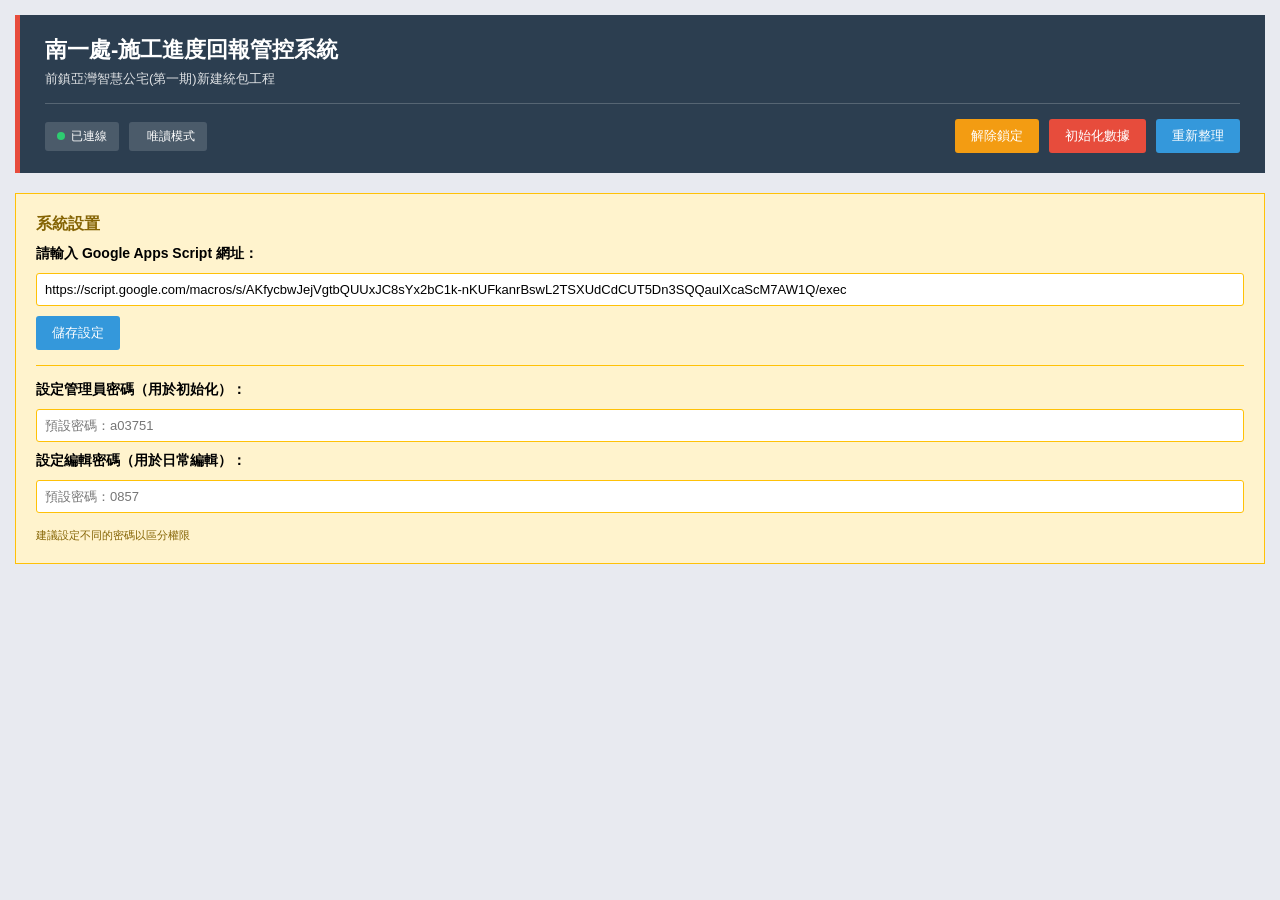
==== index.html @ 395f2e68 "Update index.html" ====
<!DOCTYPE html>
<html lang="zh-TW">
<head>
  <meta charset="UTF-8">
  <meta name="viewport" content="width=device-width, initial-scale=1.0">
  <title>永青營造-施工進度回報系統</title>
  <style>
    * {
      margin: 0;
      padding: 0;
      box-sizing: border-box;
    }

    body {
      font-family: 'Microsoft JhengHei', 'Segoe UI', Arial, sans-serif;
      background: #e8eaf0;
      padding: 15px;
      font-size: 14px;
    }

    .header {
      background: #2c3e50;
      color: white;
      padding: 20px 25px;
      margin-bottom: 20px;
      border-left: 5px solid #e74c3c;
    }

    .header h1 {
      font-size: 22px;
      margin-bottom: 5px;
      font-weight: 600;
    }

    .header p {
      opacity: 0.85;
      font-size: 13px;
    }

    .header-controls {
      display: flex;
      justify-content: space-between;
      align-items: center;
      flex-wrap: wrap;
      gap: 10px;
      margin-top: 15px;
      padding-top: 15px;
      border-top: 1px solid rgba(255,255,255,0.2);
    }

    .sync-status {
      background: rgba(255,255,255,0.15);
      padding: 6px 12px;
      border-radius: 3px;
      font-size: 12px;
      display: flex;
      align-items: center;
      gap: 6px;
    }

    .sync-indicator {
      width: 8px;
      height: 8px;
      border-radius: 50%;
      background: #2ecc71;
    }

    .lock-status {
      background: rgba(255,255,255,0.15);
      padding: 6px 12px;
      border-radius: 3px;
      font-size: 12px;
      display: flex;
      align-items: center;
      gap: 6px;
    }

    .lock-icon {
      font-size: 14px;
    }

    .btn {
      padding: 8px 16px;
      border: none;
      border-radius: 3px;
      font-size: 13px;
      cursor: pointer;
      transition: all 0.2s;
      font-weight: 500;
    }

    .btn-primary {
      background: #3498db;
      color: white;
    }

    .btn-primary:hover {
      background: #2980b9;
    }

    .btn-success {
      background: #27ae60;
      color: white;
    }

    .btn-success:hover {
      background: #229954;
    }

    .btn-warning {
      background: #f39c12;
      color: white;
    }

    .btn-warning:hover {
      background: #e67e22;
    }

    .btn-danger {
      background: #e74c3c;
      color: white;
    }

    .btn-danger:hover {
      background: #c0392b;
    }

    .building-tabs {
      display: grid;
      grid-template-columns: repeat(3, 1fr);
      gap: 10px;
      margin-bottom: 20px;
    }

    .building-tab {
      padding: 15px;
      background: white;
      border: 2px solid #ddd;
      border-radius: 3px;
      text-align: center;
      cursor: pointer;
      transition: all 0.2s;
      font-size: 16px;
      font-weight: 600;
    }

    .building-tab:hover {
      border-color: #3498db;
    }

    .building-tab.active {
      background: #34495e;
      color: white;
      border-color: #34495e;
    }

    .building-tab .progress-text {
      font-size: 20px;
      margin-top: 5px;
      font-weight: 700;
    }

    .controls {
      background: white;
      padding: 15px;
      margin-bottom: 20px;
      border-left: 3px solid #3498db;
      display: flex;
      gap: 15px;
      flex-wrap: wrap;
      align-items: center;
    }

    .controls label {
      font-weight: 600;
      color: #2c3e50;
      font-size: 13px;
    }

    .controls select, .controls input {
      padding: 6px 12px;
      border: 1px solid #ccc;
      border-radius: 3px;
      font-size: 13px;
      outline: none;
    }

    .controls select:focus, .controls input:focus {
      border-color: #3498db;
    }

    .stats-container {
      display: grid;
      grid-template-columns: repeat(auto-fit, minmax(180px, 1fr));
      gap: 15px;
      margin-bottom: 20px;
    }

    .stat-card {
      background: white;
      padding: 15px;
      border-left: 4px solid #3498db;
    }

    .stat-card h3 {
      color: #7f8c8d;
      font-size: 12px;
      margin-bottom: 8px;
      font-weight: 600;
      text-transform: uppercase;
    }

    .stat-card .number {
      font-size: 28px;
      font-weight: 700;
      color: #2c3e50;
    }

    .progress-bar {
      width: 100%;
      height: 6px;
      background: #ecf0f1;
      margin-top: 8px;
      overflow: hidden;
    }

    .progress-fill {
      height: 100%;
      background: #3498db;
      transition: width 0.3s;
    }

    .units-grid {
      display: grid;
      grid-template-columns: repeat(auto-fill, minmax(320px, 1fr));
      gap: 15px;
      margin-bottom: 30px;
    }

    .unit-card {
      background: white;
      padding: 15px;
      border-left: 4px solid #95a5a6;
      transition: all 0.2s;
    }

    .unit-card:hover {
      box-shadow: 0 2px 8px rgba(0,0,0,0.1);
    }

    .unit-header {
      display: flex;
      justify-content: space-between;
      align-items: center;
      margin-bottom: 12px;
      padding-bottom: 10px;
      border-bottom: 1px solid #ecf0f1;
    }

    .unit-title {
      font-size: 15px;
      font-weight: 600;
      color: #2c3e50;
    }

    .unit-progress {
      font-size: 18px;
      font-weight: 700;
      color: #3498db;
    }

    .checklist {
      list-style: none;
    }

    .checklist li {
      padding: 10px 0;
      border-bottom: 1px solid #f5f5f5;
    }

    .checklist li:last-child {
      border-bottom: none;
    }

    .item-row {
      display: flex;
      flex-direction: column;
      gap: 6px;
    }

    .item-name {
      font-weight: 500;
      color: #34495e;
      font-size: 13px;
    }

    .item-controls {
      display: flex;
      gap: 6px;
      align-items: center;
    }

    .percentage-select,
    .inspection-select {
      flex: 1;
      padding: 5px 8px;
      border: 1px solid #ddd;
      border-radius: 2px;
      font-size: 12px;
      font-weight: 600;
      cursor: pointer;
      outline: none;
      transition: all 0.2s;
      background: white;
    }

    .percentage-select:focus,
    .inspection-select:focus {
      border-color: #3498db;
    }

    .percentage-select.complete {
      background: #d4edda;
      border-color: #28a745;
      color: #155724;
    }

    .percentage-select.progress {
      background: #fff3cd;
      border-color: #ffc107;
      color: #856404;
    }

    .percentage-select.pending {
      background: #f8d7da;
      border-color: #dc3545;
      color: #721c24;
    }

    .inspection-select.inspected {
      background: #cfe2ff;
      border-color: #0d6efd;
      color: #084298;
    }

    .inspection-select.not-inspected {
      background: #f8f9fa;
      border-color: #adb5bd;
      color: #6c757d;
    }

    .percentage-select:disabled,
    .inspection-select:disabled {
      opacity: 0.6;
      cursor: not-allowed;
    }

    .status-badge {
      display: inline-block;
      padding: 3px 10px;
      border-radius: 2px;
      font-size: 11px;
      font-weight: 600;
      margin-top: 5px;
      text-transform: uppercase;
      letter-spacing: 0.5px;
    }

    .status-complete {
      background: #28a745;
      color: white;
    }

    .status-progress {
      background: #ffc107;
      color: #000;
    }

    .status-pending {
      background: #dc3545;
      color: white;
    }

    .floor-section {
      margin-bottom: 30px;
    }

    .floor-title {
      font-size: 18px;
      font-weight: 700;
      color: #2c3e50;
      margin-bottom: 15px;
      padding: 12px 15px;
      background: white;
      border-left: 5px solid #e74c3c;
    }

    .setup-notice {
      background: #fff3cd;
      border: 1px solid #ffc107;
      padding: 20px;
      margin-bottom: 20px;
    }

    .setup-notice h3 {
      color: #856404;
      margin-bottom: 10px;
      font-size: 16px;
    }

    .setup-notice input {
      width: 100%;
      padding: 8px;
      margin: 10px 0;
      border: 1px solid #ffc107;
      border-radius: 3px;
      font-size: 13px;
    }

    .last-update {
      font-size: 10px;
      color: #95a5a6;
      margin-top: 5px;
    }

    .modal {
      display: none;
      position: fixed;
      z-index: 1000;
      left: 0;
      top: 0;
      width: 100%;
      height: 100%;
      background-color: rgba(0,0,0,0.6);
    }

    .modal-content {
      background-color: white;
      margin: 10% auto;
      padding: 25px;
      width: 90%;
      max-width: 400px;
    }

    .modal-header {
      display: flex;
      align-items: center;
      gap: 10px;
      margin-bottom: 20px;
      padding-bottom: 15px;
      border-bottom: 2px solid #e74c3c;
    }

    .modal-header.success {
      border-bottom-color: #27ae60;
      color: #27ae60;
    }

    .modal-header h2 {
      font-size: 18px;
      margin: 0;
      font-weight: 600;
    }

    .modal-body {
      margin-bottom: 20px;
    }

    .modal-body p {
      color: #555;
      margin-bottom: 15px;
      line-height: 1.6;
      font-size: 13px;
    }

    .modal-body input {
      width: 100%;
      padding: 10px;
      border: 1px solid #ddd;
      border-radius: 3px;
      font-size: 14px;
      outline: none;
    }

    .modal-body input:focus {
      border-color: #3498db;
    }

    .modal-footer {
      display: flex;
      gap: 10px;
      justify-content: flex-end;
    }

    .error-message {
      color: #e74c3c;
      font-size: 13px;
      margin-top: 10px;
      display: none;
      font-weight: 600;
    }

    @media (max-width: 768px) {
      .units-grid {
        grid-template-columns: 1fr;
      }
      .building-tabs {
        grid-template-columns: 1fr;
      }
      .item-controls {
        flex-direction: column;
      }
      .percentage-select,
      .inspection-select {
        width: 100%;
      }
    }
  </style>
</head>
<body>
  <div class="header">
    <h1> 南一處-施工進度回報管控系統</h1>
    <p>前鎮亞灣智慧公宅(第一期)新建統包工程</p>
    <div class="header-controls">
      <div style="display: flex; gap: 10px; align-items: center;">
        <div class="sync-status">
          <div class="sync-indicator"></div>
          <span id="syncStatus">已連線</span>
        </div>
        <div class="lock-status">
          <span class="lock-icon" id="lockIcon"></span>
          <span id="lockStatus">唯讀模式</span>
        </div>
      </div>
      <div style="display: flex; gap: 10px;">
        <button class="btn btn-warning" id="unlockBtn" onclick="showUnlockModal()">解除鎖定</button>
        <button class="btn btn-danger" onclick="showPasswordModal()">初始化數據</button>
        <button class="btn btn-primary" onclick="refreshData()">重新整理</button>
      </div>
    </div>
  </div>

  <!-- 初始化密碼對話框 -->
  <div id="passwordModal" class="modal">
    <div class="modal-content">
      <div class="modal-header">
        <span style="font-size: 24px;">⚠</span>
        <h2>初始化確認</h2>
      </div>
      <div class="modal-body">
        <p><strong>警告：此操作將清除所有現有數據！</strong></p>
        <p>請輸入管理員密碼以繼續：</p>
        <input type="password" id="passwordInput" placeholder="請輸入密碼" onkeypress="handlePasswordKeypress(event)">
        <div class="error-message" id="errorMessage">密碼錯誤，請重試</div>
      </div>
      <div class="modal-footer">
        <button class="btn btn-primary" onclick="closePasswordModal()">取消</button>
        <button class="btn btn-danger" onclick="verifyPassword()">確認初始化</button>
      </div>
    </div>
  </div>

  <!-- 解鎖對話框 -->
  <div id="unlockModal" class="modal">
    <div class="modal-content">
      <div class="modal-header success">
        <span style="font-size: 24px;"></span>
        <h2>編輯權限驗證</h2>
      </div>
      <div class="modal-body">
        <p>請輸入編輯密碼以解除鎖定：</p>
        <input type="password" id="unlockPasswordInput" placeholder="請輸入編輯密碼" onkeypress="handleUnlockKeypress(event)">
        <div class="error-message" id="unlockErrorMessage">密碼錯誤，請重試</div>
        <p style="font-size: 11px; color: #7f8c8d; margin-top: 10px;">
          提示：解鎖後 30 分鐘內可編輯，逾時自動鎖定
        </p>
      </div>
      <div class="modal-footer">
        <button class="btn btn-primary" onclick="closeUnlockModal()">取消</button>
        <button class="btn btn-success" onclick="verifyUnlock()">解除鎖定</button>
      </div>
    </div>
  </div>

  <div class="setup-notice" id="setupNotice">
    <h3>系統設置</h3>
    <p><strong>請輸入 Google Apps Script 網址：</strong></p>
    <input type="text" id="scriptUrl" placeholder="https://script.google.com/macros/s/YOUR_SCRIPT_ID/exec" value="https://script.google.com/macros/s/AKfycbwJejVgtbQUUxJC8sYx2bC1k-nKUFkanrBswL2TSXUdCdCUT5Dn3SQQaulXcaScM7AW1Q/exec">
    <button class="btn btn-primary" onclick="saveScriptUrl()">儲存設定</button>
    <div style="margin-top: 15px; padding-top: 15px; border-top: 1px solid #ffc107;">
      <p><strong>設定管理員密碼（用於初始化）：</strong></p>
      <input type="password" id="adminPassword" placeholder="預設密碼：a03751">
      <p><strong>設定編輯密碼（用於日常編輯）：</strong></p>
      <input type="password" id="editPassword" placeholder="預設密碼：0857">
      <p style="font-size: 11px; color: #856404; margin-top: 5px;">
        建議設定不同的密碼以區分權限
      </p>
    </div>
  </div>

  <div id="mainContent" style="display: none;">
    <div class="building-tabs">
      <div class="building-tab active" data-building="A棟" onclick="switchBuilding('A棟')">
        <div>A棟</div>
        <div class="progress-text" id="progressA">0%</div>
      </div>
      <div class="building-tab" data-building="B棟" onclick="switchBuilding('B棟')">
        <div>B棟</div>
        <div class="progress-text" id="progressB">0%</div>
      </div>
      <div class="building-tab" data-building="C棟" onclick="switchBuilding('C棟')">
        <div>C棟</div>
        <div class="progress-text" id="progressC">0%</div>
      </div>
    </div>

    <div class="controls">
      <label for="floorFilter">樓層</label>
      <select id="floorFilter" onchange="filterUnits()">
        <option value="all">全部</option>
        <option value="RF">RF</option>
        <option value="14F">14F</option>
        <option value="13F">13F</option>
        <option value="12F">12F</option>
        <option value="11F">11F</option>
        <option value="10F">10F</option>
        <option value="9F">9F</option>
        <option value="8F">8F</option>
        <option value="7F">7F</option>
        <option value="6F">6F</option>
        <option value="5F">5F</option>
        <option value="4F">4F</option>
        <option value="3F">3F</option>
        <option value="2F">2F</option>
        <option value="1F">1F</option>
        <option value="B1F">B1F</option>
      </select>

      <label for="categoryFilter">項目類別</label>
      <select id="categoryFilter" onchange="filterUnits()">
        <option value="all">全部</option>
        <option value="室內泥作">室內泥作</option>
        <option value="油漆">油漆</option>
        <option value="輕隔間">輕隔間</option>
        <option value="防水工程">防水工程</option>
        <option value="地坪">地坪</option>
        <option value="門窗">門窗</option>
        <option value="衛浴">衛浴</option>
        <option value="外牆泥作">外牆泥作</option>
        <option value="外牆塗料">外牆塗料</option>
        <option value="雜項">雜項</option>
        <option value="清潔">清潔</option>
      </select>

      <label for="statusFilter">狀態</label>
      <select id="statusFilter" onchange="filterUnits()">
        <option value="all">全部</option>
        <option value="complete">已完成</option>
        <option value="progress">進行中</option>
        <option value="pending">未開始</option>
      </select>

      <label for="searchUnit">搜尋</label>
      <input type="text" id="searchUnit" placeholder="輸入關鍵字..." onkeyup="filterUnits()">
    </div>

    <div class="stats-container">
      <div class="stat-card">
        <h3>完成率</h3>
        <div class="number" id="currentProgress">0%</div>
        <div class="progress-bar">
          <div class="progress-fill" id="currentProgressBar"></div>
        </div>
      </div>
      <div class="stat-card">
        <h3>已完成</h3>
        <div class="number" id="completedItems">0</div>
      </div>
      <div class="stat-card">
        <h3>進行中</h3>
        <div class="number" id="progressItems">0</div>
      </div>
      <div class="stat-card">
        <h3>總項目</h3>
        <div class="number" id="totalItems">0</div>
      </div>
    </div>

    <div id="unitsContainer"></div>
  </div>

  <script>
    let scriptUrl = 'https://script.google.com/macros/s/AKfycbwJejVgtbQUUxJC8sYx2bC1k-nKUFkanrBswL2TSXUdCdCUT5Dn3SQQaulXcaScM7AW1Q/exec';
    let adminPassword = localStorage.getItem('constructionAdminPassword') || 'admin123';
    let editPassword = localStorage.getItem('constructionEditPassword') || 'edit123';
    let allData = [];
    let currentBuilding = 'A棟';
    let isUnlocked = false;
    let unlockTimer = null;

    window.onload = function() {
      const savedUrl = localStorage.getItem('constructionScriptUrl');
      if (savedUrl) {
        scriptUrl = savedUrl;
        document.getElementById('setupNotice').style.display = 'none';
        document.getElementById('mainContent').style.display = 'block';
        loadData();
        setInterval(loadData, 30000);
        checkUnlockStatus();
      }
    };

    function saveScriptUrl() {
      const url = document.getElementById('scriptUrl').value.trim();
      if (!url) {
        alert('請輸入 Google Apps Script 網址');
        return;
      }
      
      const adminPwd = document.getElementById('adminPassword').value.trim();
      if (adminPwd) {
        adminPassword = adminPwd;
        localStorage.setItem('constructionAdminPassword', adminPwd);
      }

      const editPwd = document.getElementById('editPassword').value.trim();
      if (editPwd) {
        editPassword = editPwd;
        localStorage.setItem('constructionEditPassword', editPwd);
      }
      
      localStorage.setItem('constructionScriptUrl', url);
      scriptUrl = url;
      document.getElementById('setupNotice').style.display = 'none';
      document.getElementById('mainContent').style.display = 'block';
      loadData();
    }

    function showPasswordModal() {
      document.getElementById('passwordModal').style.display = 'block';
      document.getElementById('passwordInput').value = '';
      document.getElementById('errorMessage').style.display = 'none';
      setTimeout(() => {
        document.getElementById('passwordInput').focus();
      }, 100);
    }

    function closePasswordModal() {
      document.getElementById('passwordModal').style.display = 'none';
    }

    function handlePasswordKeypress(event) {
      if (event.key === 'Enter') {
        verifyPassword();
      }
    }

    function verifyPassword() {
      const inputPassword = document.getElementById('passwordInput').value;
      
      if (inputPassword === adminPassword) {
        closePasswordModal();
        initializeData();
      } else {
        document.getElementById('errorMessage').style.display = 'block';
        document.getElementById('passwordInput').value = '';
        document.getElementById('passwordInput').focus();
      }
    }

    function showUnlockModal() {
      if (isUnlocked) {
        if (confirm('目前已解鎖，是否要重新鎖定？')) {
          lockSystem();
        }
        return;
      }
      document.getElementById('unlockModal').style.display = 'block';
      document.getElementById('unlockPasswordInput').value = '';
      document.getElementById('unlockErrorMessage').style.display = 'none';
      setTimeout(() => {
        document.getElementById('unlockPasswordInput').focus();
      }, 100);
    }

    function closeUnlockModal() {
      document.getElementById('unlockModal').style.display = 'none';
    }

    function handleUnlockKeypress(event) {
      if (event.key === 'Enter') {
        verifyUnlock();
      }
    }

    function verifyUnlock() {
      const inputPassword = document.getElementById('unlockPasswordInput').value;
      
      if (inputPassword === editPassword) {
        closeUnlockModal();
        unlockSystem();
      } else {
        document.getElementById('unlockErrorMessage').style.display = 'block';
        document.getElementById('unlockPasswordInput').value = '';
        document.getElementById('unlockPasswordInput').focus();
      }
    }

    function unlockSystem() {
      isUnlocked = true;
      const unlockTime = new Date().getTime();
      localStorage.setItem('constructionUnlockTime', unlockTime);
      
      document.getElementById('lockIcon').textContent = '';
      document.getElementById('lockStatus').textContent = '編輯模式';
      document.getElementById('unlockBtn').textContent = '鎖定系統';
      document.getElementById('unlockBtn').className = 'btn btn-danger';
      
      renderCurrentBuilding();
      
      if (unlockTimer) clearTimeout(unlockTimer);
      unlockTimer = setTimeout(() => {
        lockSystem();
        alert('編輯時間已到，系統已自動鎖定');
      }, 30 * 60 * 1000); // 30分鐘
    }

    function lockSystem() {
      isUnlocked = false;
      localStorage.removeItem('constructionUnlockTime');
      
      document.getElementById('lockIcon').textContent = '';
      document.getElementById('lockStatus').textContent = '唯讀模式';
      document.getElementById('unlockBtn').textContent = '解除鎖定';
      document.getElementById('unlockBtn').className = 'btn btn-warning';
      
      renderCurrentBuilding();
      
      if (unlockTimer) {
        clearTimeout(unlockTimer);
        unlockTimer = null;
      }
    }

    function checkUnlockStatus() {
      const unlockTime = localStorage.getItem('constructionUnlockTime');
      if (unlockTime) {
        const now = new Date().getTime();
        const elapsed = now - parseInt(unlockTime);
        if (elapsed < 30 * 60 * 1000) {
          isUnlocked = true;
          document.getElementById('lockIcon').textContent = '';
          document.getElementById('lockStatus').textContent = '編輯模式';
          document.getElementById('unlockBtn').textContent = '鎖定系統';
          document.getElementById('unlockBtn').className = 'btn btn-danger';
          
          const remaining = 30 * 60 * 1000 - elapsed;
          unlockTimer = setTimeout(() => {
            lockSystem();
            alert('編輯時間已到，系統已自動鎖定');
          }, remaining);
        } else {
          lockSystem();
        }
      }
    }

    async function loadData() {
      try {
        document.getElementById('syncStatus').textContent = '同步中...';
        
        const response = await fetch(scriptUrl);
        const result = await response.json();
        
        if (result.success) {
          allData = result.data;
          updateBuildingProgress();
          renderCurrentBuilding();
          document.getElementById('syncStatus').textContent = '已同步 ' + new Date().toLocaleTimeString();
        }
      } catch (error) {
        console.error('載入錯誤:', error);
        document.getElementById('syncStatus').textContent = '同步失敗';
      }
    }

    async function initializeData() {
      try {
        document.getElementById('syncStatus').textContent = '初始化中...';
        
        const response = await fetch(scriptUrl, {
          method: 'POST',
          body: JSON.stringify({ action: 'initialize' })
        });
        
        const result = await response.json();
        if (result.success) {
          alert('初始化成功：' + result.message);
          loadData();
        } else {
          alert('初始化失敗：' + result.error);
        }
      } catch (error) {
        alert('初始化失敗：' + error);
      }
    }

    function switchBuilding(building) {
      currentBuilding = building;
      document.querySelectorAll('.building-tab').forEach(tab => {
        tab.classList.remove('active');
      });
      document.querySelector(`[data-building="${building}"]`).classList.add('active');
      renderCurrentBuilding();
    }

    function updateBuildingProgress() {
      ['A棟', 'B棟', 'C棟'].forEach(building => {
        const buildingData = allData.filter(d => d['棟別'] === building);
        const total = buildingData.reduce((sum, item) => {
          return sum + (parseFloat(item['完成百分比']) || 0);
        }, 0);
        const avg = buildingData.length > 0 ? Math.round(total / buildingData.length) : 0;
        
        const id = building.charAt(0);
        document.getElementById(`progress${id}`).textContent = avg + '%';
      });
    }

    function getPercentageClass(percentage) {
      if (percentage === 100) return 'complete';
      if (percentage > 0) return 'progress';
      return 'pending';
    }

    function getInspectionClass(inspectionStatus) {
      if (inspectionStatus && inspectionStatus.includes('已查驗')) return 'inspected';
      return 'not-inspected';
    }

    function renderCurrentBuilding() {
      const floorFilter = document.getElementById('floorFilter').value;
      const categoryFilter = document.getElementById('categoryFilter').value;
      const statusFilter = document.getElementById('statusFilter').value;
      
      let filteredData = allData.filter(d => d['棟別'] === currentBuilding);
      
      if (floorFilter !== 'all') {
        filteredData = filteredData.filter(d => d['樓層'] === floorFilter);
      }
      
      if (categoryFilter !== 'all') {
        filteredData = filteredData.filter(d => d['項目類別'] === categoryFilter);
      }

      const groupedByFloor = {};
      filteredData.forEach(item => {
        const floor = item['樓層'];
        if (!groupedByFloor[floor]) groupedByFloor[floor] = {};
        
        const category = item['項目類別'];
        if (!groupedByFloor[floor][category]) groupedByFloor[floor][category] = [];
        
        groupedByFloor[floor][category].push(item);
      });

      const container = document.getElementById('unitsContainer');
      container.innerHTML = '';

      const floors = ['RF', '14F', '13F', '12F', '11F', '10F', '9F', '8F', '7F', '6F', '5F', '4F', '3F', '2F', '1F', 'B1F'];
      
      floors.forEach(floor => {
        if (!groupedByFloor[floor]) return;

        const floorSection = document.createElement('div');
        floorSection.className = 'floor-section';
        floorSection.innerHTML = `<div class="floor-title">${floor}</div>`;

        const unitsGrid = document.createElement('div');
        unitsGrid.className = 'units-grid';

        Object.keys(groupedByFloor[floor]).forEach(category => {
          const items = groupedByFloor[floor][category];
          const totalPercentage = items.reduce((sum, item) => sum + parseFloat(item['完成百分比'] || 0), 0);
          const avgProgress = Math.round(totalPercentage / items.length);
          const status = avgProgress === 100 ? 'complete' : avgProgress > 0 ? 'progress' : 'pending';
          
          if (statusFilter !== 'all' && status !== statusFilter) return;

          const statusClass = `status-${status}`;
          const statusText = status === 'complete' ? '已完成' : status === 'progress' ? '進行中' : '未開始';

          const unitCard = document.createElement('div');
          unitCard.className = 'unit-card';
          unitCard.dataset.floor = floor;
          unitCard.dataset.status = status;
          unitCard.dataset.category = category;

          let checklistHtml = '';
          items.forEach((item, i) => {
            const percentage = parseFloat(item['完成百分比']) || 0;
            const percentClass = getPercentageClass(percentage);
            const inspectionStatus = item['查驗狀態'] || '';
            const inspectionClass = getInspectionClass(inspectionStatus);
            const inspectionValue = inspectionStatus.includes('已查驗') ? 'inspected' : 'not-inspected';
            
            const selectId = `select-${floor}-${category}-${i}`;
            const inspectionId = `inspection-${floor}-${category}-${i}`;
            
            const itemName = item['項目名稱'];
            const disabled = !isUnlocked ? 'disabled' : '';
            
            checklistHtml += `
              <li>
                <div class="item-row">
                  <div class="item-name">${itemName}</div>
                  <div class="item-controls">
                    <select id="${selectId}" 
                      class="percentage-select ${percentClass}"
                      onchange="updateItemPercentage('${currentBuilding}', '${floor}', '${itemName}', this.value)"
                      ${disabled}>
                      <option value="0" ${percentage === 0 ? 'selected' : ''}>0%</option>
                      <option value="20" ${percentage === 20 ? 'selected' : ''}>20%</option>
                      <option value="40" ${percentage === 40 ? 'selected' : ''}>40%</option>
                      <option value="60" ${percentage === 60 ? 'selected' : ''}>60%</option>
                      <option value="80" ${percentage === 80 ? 'selected' : ''}>80%</option>
                      <option value="100" ${percentage === 100 ? 'selected' : ''}>100%</option>
                    </select>
                    <select id="${inspectionId}"
                      class="inspection-select ${inspectionClass}"
                      onchange="updateInspectionStatus('${currentBuilding}', '${floor}', '${itemName}', this.value)"
                      ${disabled}>
                      <option value="not-inspected" ${inspectionValue === 'not-inspected' ? 'selected' : ''}>未查驗</option>
                      <option value="inspected" ${inspectionValue === 'inspected' ? 'selected' : ''}>已查驗</option>
                    </select>
                  </div>
                </div>
              </li>
            `;
          });

          const lastUpdate = items[0]['更新時間'] || '';

          unitCard.innerHTML = `
            <div class="unit-header">
              <div>
                <div class="unit-title">${category}</div>
                <span class="status-badge ${statusClass}">${statusText}</span>
                ${lastUpdate ? `<div class="last-update">${lastUpdate}</div>` : ''}
              </div>
              <div class="unit-progress">${avgProgress}%</div>
            </div>
            <ul class="checklist">
              ${checklistHtml}
            </ul>
            <div class="progress-bar">
              <div class="progress-fill" style="width: ${avgProgress}%"></div>
            </div>
          `;

          unitsGrid.appendChild(unitCard);
        });

        floorSection.appendChild(unitsGrid);
        container.appendChild(floorSection);
      });

      updateStats(filteredData);
    }

    async function updateItemPercentage(building, floor, itemName, percentage) {
      if (!isUnlocked) {
        alert('系統已鎖定，請先解除鎖定才能編輯');
        renderCurrentBuilding();
        return;
      }

      try {
        const percentValue = parseInt(percentage);
        
        const response = await fetch(scriptUrl, {
          method: 'POST',
          body: JSON.stringify({
            action: 'update',
            building: building,
            floor: floor,
            itemName: itemName,
            percentage: percentValue
          })
        });
        
        const result = await response.json();
        
        if (result.success) {
          const item = allData.find(d => 
            d['棟別'] === building && 
            d['樓層'] === floor && 
            d['項目名稱'] === itemName
          );
          if (item) {
            item['完成百分比'] = percentValue;
            item['更新時間'] = new Date().toLocaleString('zh-TW');
          }
          updateBuildingProgress();
          renderCurrentBuilding();
        } else {
          alert('更新失敗：' + result.error);
        }
      } catch (error) {
        console.error('更新錯誤:', error);
        alert('更新失敗：' + error);
      }
    }

    async function updateInspectionStatus(building, floor, itemName, status) {
      if (!isUnlocked) {
        alert('系統已鎖定，請先解除鎖定才能編輯');
        renderCurrentBuilding();
        return;
      }

      try {
        const inspectionStatus = status === 'inspected' ? '已查驗' : '';
        
        const response = await fetch(scriptUrl, {
          method: 'POST',
          body: JSON.stringify({
            action: 'updateRemark',
            building: building,
            floor: floor,
            itemName: itemName,
            remark: inspectionStatus
          })
        });
        
        const result = await response.json();
        
        if (result.success) {
          const item = allData.find(d => 
            d['棟別'] === building && 
            d['樓層'] === floor && 
            d['項目名稱'] === itemName
          );
          if (item) {
            item['查驗狀態'] = inspectionStatus;
            item['更新時間'] = new Date().toLocaleString('zh-TW');
          }
          renderCurrentBuilding();
        } else {
          alert('更新查驗狀態失敗：' + result.error);
        }
      } catch (error) {
        console.error('更新查驗狀態錯誤:', error);
        alert('更新查驗狀態失敗：' + error);
      }
    }

    function updateStats(data) {
      const completed = data.filter(item => parseFloat(item['完成百分比']) === 100).length;
      const progress = data.filter(item => {
        const p = parseFloat(item['完成百分比']);
        return p > 0 && p < 100;
      }).length;

      const total = data.reduce((sum, item) => sum + parseFloat(item['完成百分比'] || 0), 0);
      const avg = data.length > 0 ? Math.round(total / data.length) : 0;

      document.getElementById('currentProgress').textContent = avg + '%';
      document.getElementById('currentProgressBar').style.width = avg + '%';
      document.getElementById('completedItems').textContent = completed;
      document.getElementById('progressItems').textContent = progress;
      document.getElementById('totalItems').textContent = data.length;
    }

    function filterUnits() {
      renderCurrentBuilding();
    }

    function refreshData() {
      loadData();
    }

    window.onclick = function(event) {
      const passwordModal = document.getElementById('passwordModal');
      const unlockModal = document.getElementById('unlockModal');
      if (event.target === passwordModal) {
        closePasswordModal();
      }
      if (event.target === unlockModal) {
        closeUnlockModal();
      }
    }
  </script>
</body>
</html>
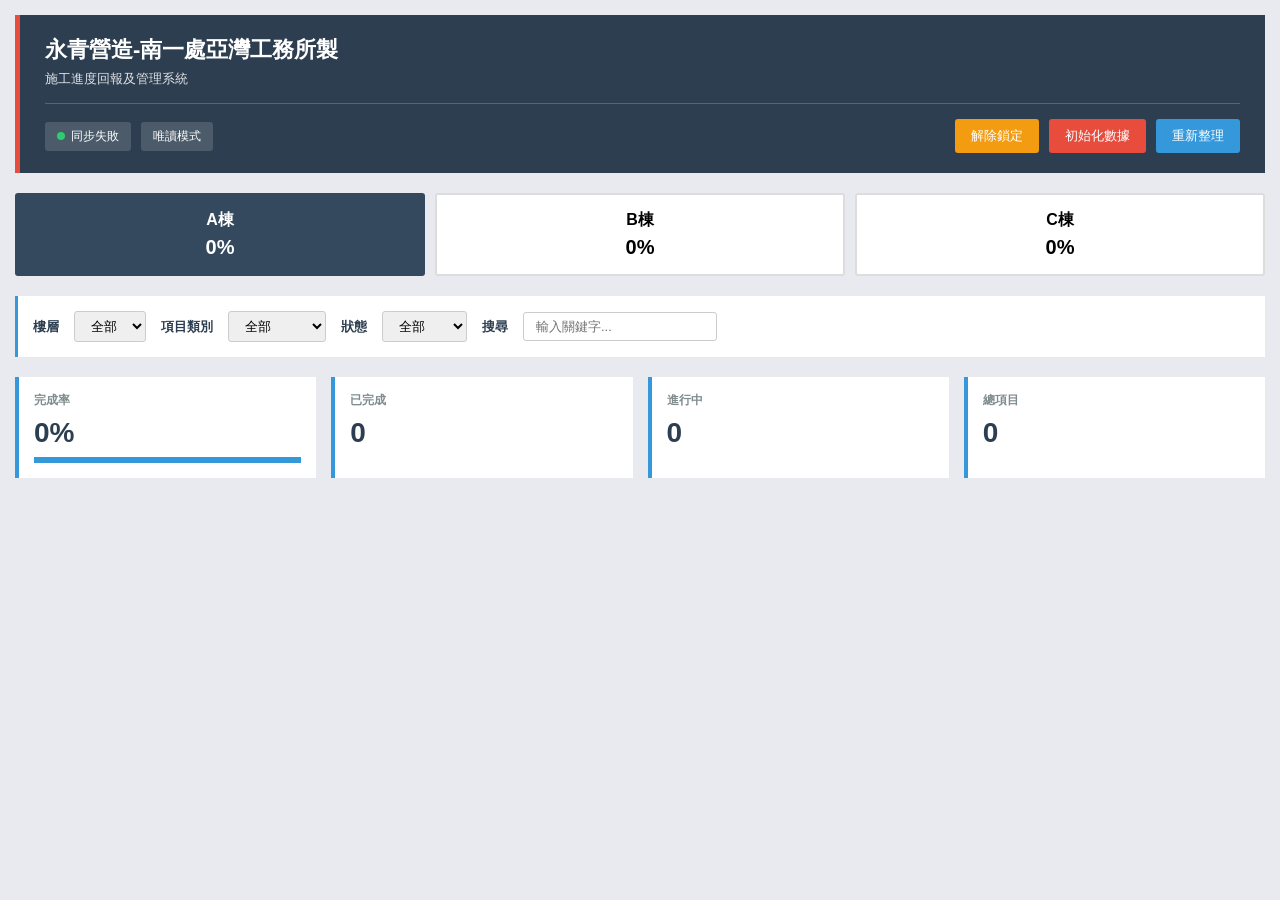
==== commit 8087e138: "Update index.html" ====
--- a/index.html
+++ b/index.html
@@ -3,7 +3,7 @@
 <head>
   <meta charset="UTF-8">
   <meta name="viewport" content="width=device-width, initial-scale=1.0">
-  <title>永青營造-施工進度回報系統</title>
+  <title>南一處-施工進度回報管理系統</title>
   <style>
     * {
       margin: 0;
@@ -73,10 +73,6 @@
       display: flex;
       align-items: center;
       gap: 6px;
-    }
-
-    .lock-icon {
-      font-size: 14px;
     }
 
     .btn {
@@ -395,28 +391,6 @@
       border-left: 5px solid #e74c3c;
     }
 
-    .setup-notice {
-      background: #fff3cd;
-      border: 1px solid #ffc107;
-      padding: 20px;
-      margin-bottom: 20px;
-    }
-
-    .setup-notice h3 {
-      color: #856404;
-      margin-bottom: 10px;
-      font-size: 16px;
-    }
-
-    .setup-notice input {
-      width: 100%;
-      padding: 8px;
-      margin: 10px 0;
-      border: 1px solid #ffc107;
-      border-radius: 3px;
-      font-size: 13px;
-    }
-
     .last-update {
       font-size: 10px;
       color: #95a5a6;
@@ -519,8 +493,8 @@
 </head>
 <body>
   <div class="header">
-    <h1> 南一處-施工進度回報管控系統</h1>
-    <p>前鎮亞灣智慧公宅(第一期)新建統包工程</p>
+    <h1>永青營造-南一處亞灣工務所製</h1>
+    <p>施工進度回報及管理系統</p>
     <div class="header-controls">
       <div style="display: flex; gap: 10px; align-items: center;">
         <div class="sync-status">
@@ -528,7 +502,6 @@
           <span id="syncStatus">已連線</span>
         </div>
         <div class="lock-status">
-          <span class="lock-icon" id="lockIcon"></span>
           <span id="lockStatus">唯讀模式</span>
         </div>
       </div>
@@ -544,7 +517,6 @@
   <div id="passwordModal" class="modal">
     <div class="modal-content">
       <div class="modal-header">
-        <span style="font-size: 24px;">⚠</span>
         <h2>初始化確認</h2>
       </div>
       <div class="modal-body">
@@ -564,7 +536,6 @@
   <div id="unlockModal" class="modal">
     <div class="modal-content">
       <div class="modal-header success">
-        <span style="font-size: 24px;"></span>
         <h2>編輯權限驗證</h2>
       </div>
       <div class="modal-body">
@@ -582,23 +553,7 @@
     </div>
   </div>
 
-  <div class="setup-notice" id="setupNotice">
-    <h3>系統設置</h3>
-    <p><strong>請輸入 Google Apps Script 網址：</strong></p>
-    <input type="text" id="scriptUrl" placeholder="https://script.google.com/macros/s/YOUR_SCRIPT_ID/exec" value="https://script.google.com/macros/s/AKfycbwJejVgtbQUUxJC8sYx2bC1k-nKUFkanrBswL2TSXUdCdCUT5Dn3SQQaulXcaScM7AW1Q/exec">
-    <button class="btn btn-primary" onclick="saveScriptUrl()">儲存設定</button>
-    <div style="margin-top: 15px; padding-top: 15px; border-top: 1px solid #ffc107;">
-      <p><strong>設定管理員密碼（用於初始化）：</strong></p>
-      <input type="password" id="adminPassword" placeholder="預設密碼：a03751">
-      <p><strong>設定編輯密碼（用於日常編輯）：</strong></p>
-      <input type="password" id="editPassword" placeholder="預設密碼：0857">
-      <p style="font-size: 11px; color: #856404; margin-top: 5px;">
-        建議設定不同的密碼以區分權限
-      </p>
-    </div>
-  </div>
-
-  <div id="mainContent" style="display: none;">
+  <div id="mainContent">
     <div class="building-tabs">
       <div class="building-tab active" data-building="A棟" onclick="switchBuilding('A棟')">
         <div>A棟</div>
@@ -690,51 +645,21 @@
   </div>
 
   <script>
-    let scriptUrl = 'https://script.google.com/macros/s/AKfycbwJejVgtbQUUxJC8sYx2bC1k-nKUFkanrBswL2TSXUdCdCUT5Dn3SQQaulXcaScM7AW1Q/exec';
-    let adminPassword = localStorage.getItem('constructionAdminPassword') || 'admin123';
-    let editPassword = localStorage.getItem('constructionEditPassword') || 'edit123';
+    // 預設配置
+    const scriptUrl = 'https://script.google.com/macros/s/AKfycbwJejVgtbQUUxJC8sYx2bC1k-nKUFkanrBswL2TSXUdCdCUT5Dn3SQQaulXcaScM7AW1Q/exec';
+    const adminPassword = 'admin123';
+    const editPassword = 'edit123';
+    
     let allData = [];
     let currentBuilding = 'A棟';
     let isUnlocked = false;
     let unlockTimer = null;
 
     window.onload = function() {
-      const savedUrl = localStorage.getItem('constructionScriptUrl');
-      if (savedUrl) {
-        scriptUrl = savedUrl;
-        document.getElementById('setupNotice').style.display = 'none';
-        document.getElementById('mainContent').style.display = 'block';
-        loadData();
-        setInterval(loadData, 30000);
-        checkUnlockStatus();
-      }
+      loadData();
+      setInterval(loadData, 30000);
+      checkUnlockStatus();
     };
-
-    function saveScriptUrl() {
-      const url = document.getElementById('scriptUrl').value.trim();
-      if (!url) {
-        alert('請輸入 Google Apps Script 網址');
-        return;
-      }
-      
-      const adminPwd = document.getElementById('adminPassword').value.trim();
-      if (adminPwd) {
-        adminPassword = adminPwd;
-        localStorage.setItem('constructionAdminPassword', adminPwd);
-      }
-
-      const editPwd = document.getElementById('editPassword').value.trim();
-      if (editPwd) {
-        editPassword = editPwd;
-        localStorage.setItem('constructionEditPassword', editPwd);
-      }
-      
-      localStorage.setItem('constructionScriptUrl', url);
-      scriptUrl = url;
-      document.getElementById('setupNotice').style.display = 'none';
-      document.getElementById('mainContent').style.display = 'block';
-      loadData();
-    }
 
     function showPasswordModal() {
       document.getElementById('passwordModal').style.display = 'block';
@@ -811,7 +736,6 @@
       const unlockTime = new Date().getTime();
       localStorage.setItem('constructionUnlockTime', unlockTime);
       
-      document.getElementById('lockIcon').textContent = '';
       document.getElementById('lockStatus').textContent = '編輯模式';
       document.getElementById('unlockBtn').textContent = '鎖定系統';
       document.getElementById('unlockBtn').className = 'btn btn-danger';
@@ -822,14 +746,13 @@
       unlockTimer = setTimeout(() => {
         lockSystem();
         alert('編輯時間已到，系統已自動鎖定');
-      }, 30 * 60 * 1000); // 30分鐘
+      }, 30 * 60 * 1000);
     }
 
     function lockSystem() {
       isUnlocked = false;
       localStorage.removeItem('constructionUnlockTime');
       
-      document.getElementById('lockIcon').textContent = '';
       document.getElementById('lockStatus').textContent = '唯讀模式';
       document.getElementById('unlockBtn').textContent = '解除鎖定';
       document.getElementById('unlockBtn').className = 'btn btn-warning';
@@ -849,7 +772,6 @@
         const elapsed = now - parseInt(unlockTime);
         if (elapsed < 30 * 60 * 1000) {
           isUnlocked = true;
-          document.getElementById('lockIcon').textContent = '';
           document.getElementById('lockStatus').textContent = '編輯模式';
           document.getElementById('unlockBtn').textContent = '鎖定系統';
           document.getElementById('unlockBtn').className = 'btn btn-danger';
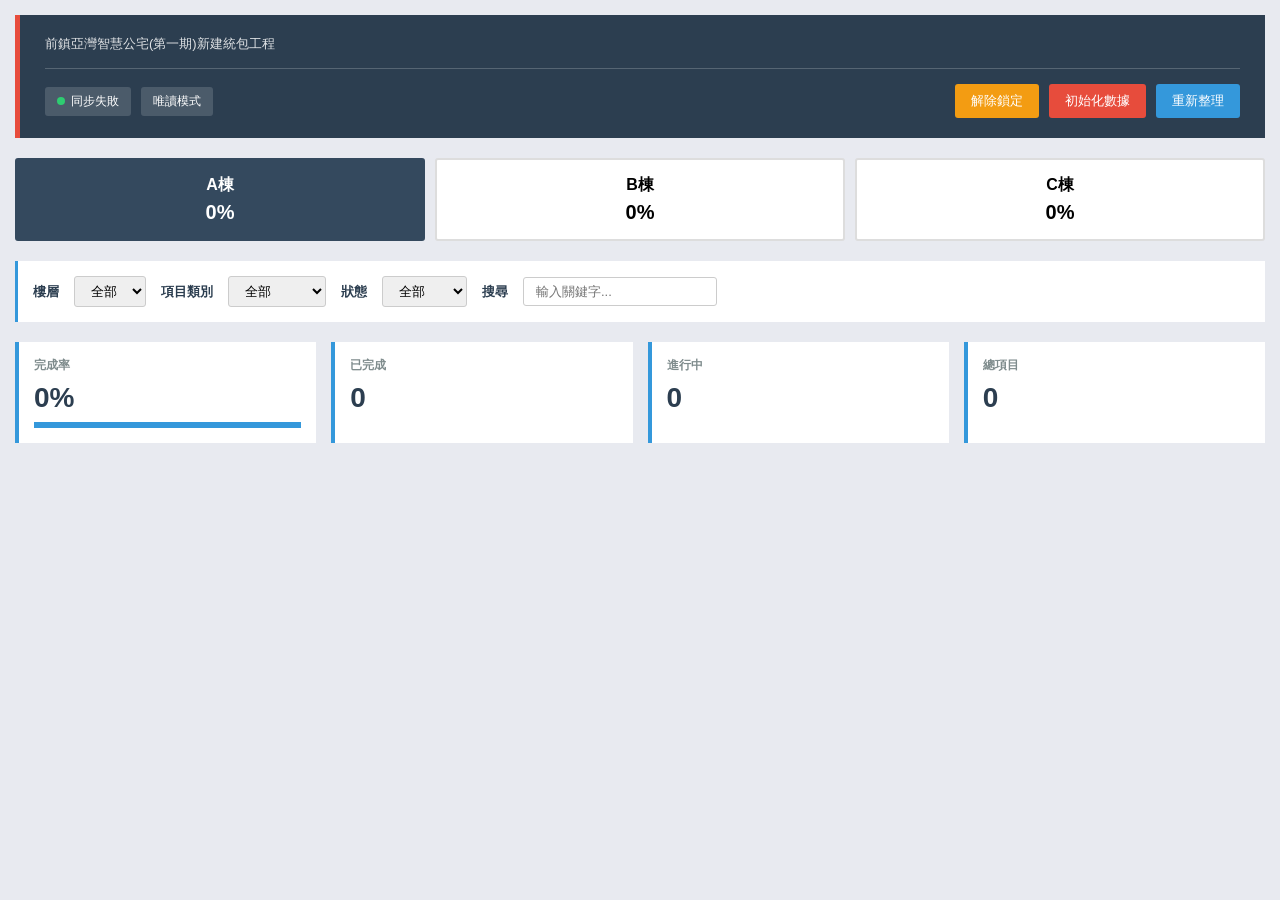
==== commit 3baacb31: "Update index.html" ====
--- a/index.html
+++ b/index.html
@@ -3,7 +3,7 @@
 <head>
   <meta charset="UTF-8">
   <meta name="viewport" content="width=device-width, initial-scale=1.0">
-  <title>南一處-施工進度回報管理系統</title>
+  <title>永青營造施工進度管理系統</title>
   <style>
     * {
       margin: 0;
@@ -493,8 +493,8 @@
 </head>
 <body>
   <div class="header">
-    <h1>永青營造-南一處亞灣工務所製</h1>
-    <p>施工進度回報及管理系統</p>
+    <h1南一處-亞灣工務所 製</h1>
+    <p>前鎮亞灣智慧公宅(第一期)新建統包工程</p>
     <div class="header-controls">
       <div style="display: flex; gap: 10px; align-items: center;">
         <div class="sync-status">
@@ -647,8 +647,17 @@
   <script>
     // 預設配置
     const scriptUrl = 'https://script.google.com/macros/s/AKfycbwJejVgtbQUUxJC8sYx2bC1k-nKUFkanrBswL2TSXUdCdCUT5Dn3SQQaulXcaScM7AW1Q/exec';
-    const adminPassword = 'admin123';
-    const editPassword = 'edit123';
+    
+    // 管理員密碼（用於初始化）
+    const adminPassword = 'a03751';
+    
+    // 編輯密碼列表（可設定多組）
+    const editPasswords = [
+      'a00001',    // 密碼1
+      'a00002',    // 密碼2
+      'a00003',    // 密碼3
+      'edit123'    // 密碼4
+    ];
     
     let allData = [];
     let currentBuilding = 'A棟';
@@ -721,7 +730,8 @@
     function verifyUnlock() {
       const inputPassword = document.getElementById('unlockPasswordInput').value;
       
-      if (inputPassword === editPassword) {
+      // 檢查是否符合任一組編輯密碼
+      if (editPasswords.includes(inputPassword)) {
         closeUnlockModal();
         unlockSystem();
       } else {
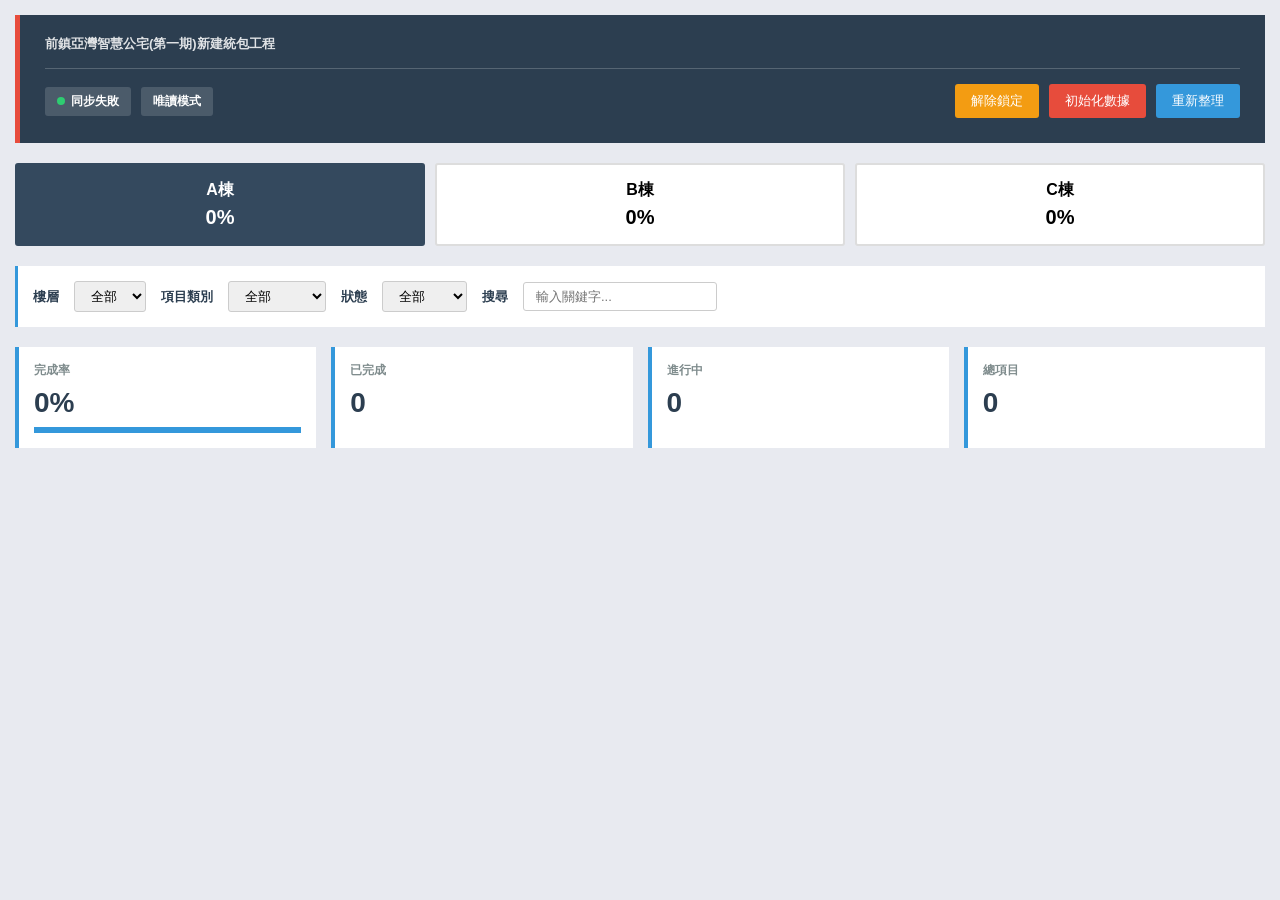
==== commit ce9e35ab: "Update index.html" ====
--- a/index.html
+++ b/index.html
@@ -493,7 +493,7 @@
 </head>
 <body>
   <div class="header">
-    <h1南一處-亞灣工務所 製</h1>
+    <h1 南一處-亞灣工務所 製 </h1>
     <p>前鎮亞灣智慧公宅(第一期)新建統包工程</p>
     <div class="header-controls">
       <div style="display: flex; gap: 10px; align-items: center;">
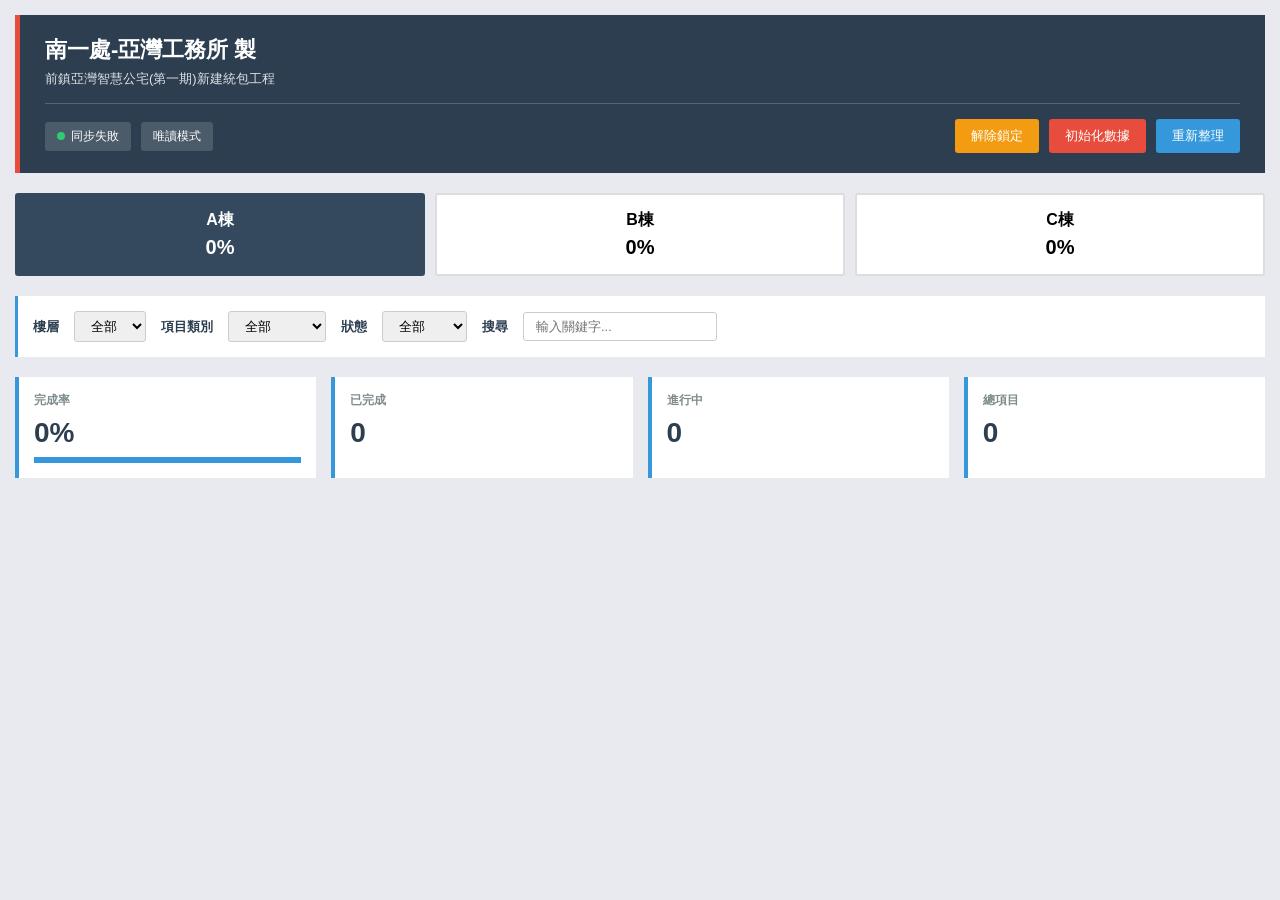
==== commit eabecc94: "Update index.html" ====
--- a/index.html
+++ b/index.html
@@ -493,7 +493,7 @@
 </head>
 <body>
   <div class="header">
-    <h1 南一處-亞灣工務所 製 </h1>
+    <h1> 南一處-亞灣工務所 製 </h1>
     <p>前鎮亞灣智慧公宅(第一期)新建統包工程</p>
     <div class="header-controls">
       <div style="display: flex; gap: 10px; align-items: center;">
